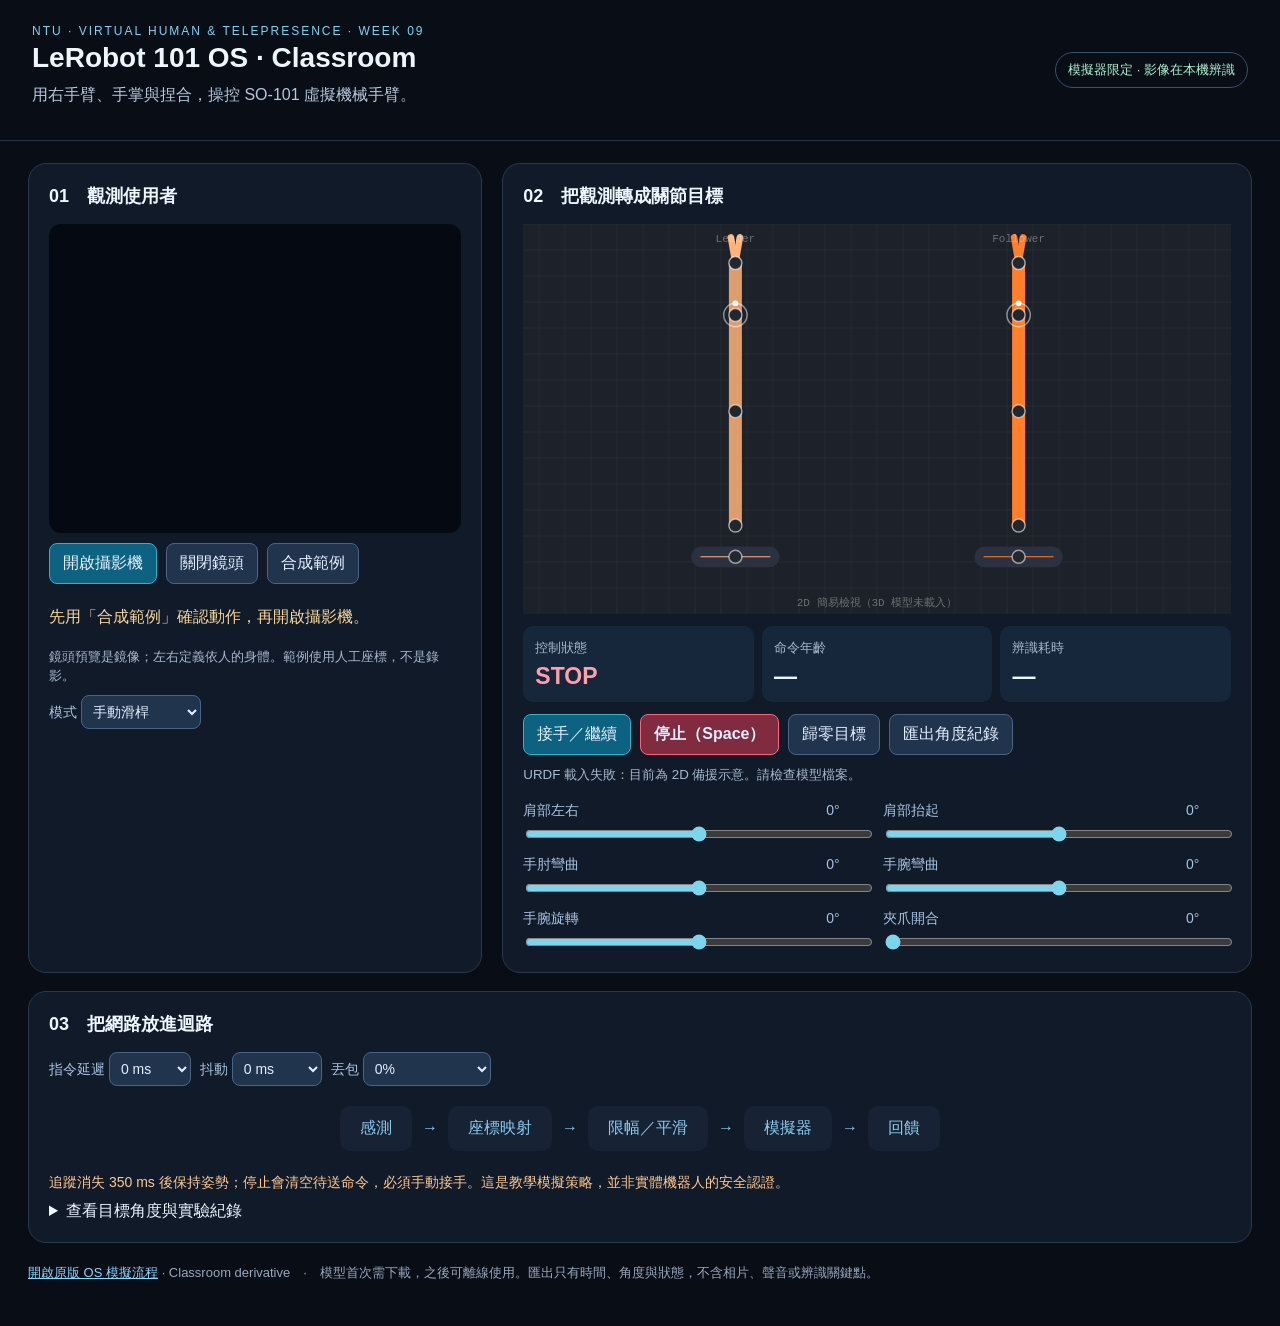
==== web/index.html @ 3aba47f5 "Add privacy-reviewed SO-101 classroom simulation and camera retargeting" ====
<!doctype html><html lang="zh-Hant"><head><meta charset="utf-8"><meta name="viewport" content="width=device-width,initial-scale=1"><title>LeRobot 101 OS · Classroom</title><link rel="stylesheet" href="lab.css"><script type="importmap">{"imports":{"three":"./vendor/three/three.module.js","three/examples/jsm/":"./vendor/three/examples/jsm/"}}</script></head><body data-kind="arm"><header><div><div class="eyebrow">NTU · VIRTUAL HUMAN & TELEPRESENCE · WEEK 09</div><h1>LeRobot 101 OS · Classroom</h1><p>用右手臂、手掌與捏合，操控 SO-101 虛擬機械手臂。</p></div><span class="badge">模擬器限定 · 影像在本機辨識</span></header><main><div class="grid"><section class="panel"><h2>01　觀測使用者</h2><div class="camera"><video id="camera" autoplay playsinline muted></video><canvas id="overlay"></canvas></div><div class="row"><button id="cameraStart" class="primary">開啟攝影機</button><button id="cameraStop">關閉鏡頭</button><button id="replay">合成範例</button></div><p id="status">先用「合成範例」確認動作，再開啟攝影機。</p><small>鏡頭預覽是鏡像；左右定義依人的身體。範例使用人工座標，不是錄影。</small><div class="row"><label>模式 <select id="mode"><option value="manual">手動滑桿</option><option value="replay">合成座標重播</option><option value="camera">攝影機追蹤</option></select></label><button id="calibrate">頭部歸中</button></div><div id="reachyOptions" class="row"><label><input type="checkbox" id="mirror" checked>右手 → 機器人左天線</label><label><input type="checkbox" id="invert">反轉轉頭方向</label></div></section><section class="panel"><h2>02　把觀測轉成關節目標</h2><div id="view"><img id="mujoco" alt="官方 Reachy Mini MuJoCo 模擬畫面"></div><div class="metrics"><div class="metric"><small>控制狀態</small><strong id="state">STOP</strong></div><div class="metric"><small>命令年齡</small><strong id="age">—</strong></div><div class="metric"><small>辨識耗時</small><strong id="latency">—</strong></div></div><div class="row"><button id="resume" class="primary">接手／繼續</button><button id="stop" class="danger">停止（Space）</button><button id="neutral">歸零目標</button><button id="export">匯出角度紀錄</button><button id="simToggle">查看 MuJoCo</button></div><small id="viewNote">SO-101 URDF 模型：橘色為命令目標，藍色為受延遲影響的 Follower。</small><div class="controls" id="sliders"></div></section></div><section class="panel controls"><h2>03　把網路放進迴路</h2><div class="row"><label>指令延遲 <select id="delay"><option value="0">0 ms</option><option value="150">150 ms</option><option value="400">400 ms</option></select></label><label>抖動 <select id="jitter"><option value="0">0 ms</option><option value="100">±100 ms</option></select></label><label>丟包 <select id="drop"><option value="0">0%</option><option value="0.2">20%</option><option value="1">100%（斷線）</option></select></label></div><div class="flow"><span>感測</span>→<span>座標映射</span>→<span>限幅／平滑</span>→<span>模擬器</span>→<span>回饋</span></div><p class="note">追蹤消失 350 ms 後保持姿勢；停止會清空待送命令，必須手動接手。這是教學模擬策略，並非實體機器人的安全認證。</p><details><summary>查看目標角度與實驗紀錄</summary><pre id="values" class="log"></pre></details></section><p class="footer"><a href="os.html?devmock=1">開啟原版 OS 模擬流程</a> · Classroom derivative　·　模型首次需下載，之後可離線使用。匯出只有時間、角度與狀態，不含相片、聲音或辨識關鍵點。</p></main><script type="module" src="lab.js"></script></body></html>
---- web/lab.css ----
[hidden]{display:none!important}
*{box-sizing:border-box}body{margin:0;background:#080d16;color:#edf5ff;font:16px -apple-system,BlinkMacSystemFont,"PingFang TC",sans-serif}header{padding:24px 32px;border-bottom:1px solid #293344;display:flex;justify-content:space-between;gap:20px;align-items:center}h1{font-size:28px;margin:4px 0}h2{font-size:18px;margin:0 0 16px}p{line-height:1.6;color:#b5c7dc;margin:8px 0}.eyebrow{color:#79d5f8;font-size:12px;letter-spacing:2px}.badge{border:1px solid #34536c;padding:8px 12px;border-radius:99px;color:#a6f0cd;font-size:13px}main{padding:22px 28px;max-width:1600px;margin:auto}.grid{display:grid;grid-template-columns:minmax(260px,1fr) minmax(400px,1.65fr);gap:20px}.panel{background:#101a28;border:1px solid #29394d;border-radius:18px;padding:20px}.camera{aspect-ratio:4/3;position:relative;background:#050912;border-radius:12px;overflow:hidden}.camera video,.camera canvas{position:absolute;width:100%;height:100%;object-fit:contain}.camera video{transform:scaleX(-1)}#view{height:390px;position:relative}.v3d-host{width:100%;height:100%;position:relative}.v3d-callouts{position:absolute;inset:0;pointer-events:none}.v3d-callouts svg{width:100%;height:100%}button,select,a.button{font:inherit;color:#e4efff;background:#20354d;border:1px solid #486586;border-radius:8px;padding:9px 13px;cursor:pointer;text-decoration:none;display:inline-block}button:hover{background:#2f4c6a}button.primary{background:#0d6281;border-color:#30b2ce}button.danger{background:#802b40;border-color:#ff637a;font-weight:bold}button:disabled{opacity:.5;cursor:wait}.row{display:flex;gap:9px;align-items:center;flex-wrap:wrap;margin:10px 0}label{color:#a8c4e5;font-size:14px}select{padding:7px;max-width:200px}.metrics{display:grid;grid-template-columns:repeat(3,1fr);gap:8px;margin:12px 0}.metric{padding:12px;background:#17273b;border-radius:10px}.metric strong{display:block;font-size:23px;margin-top:6px}small{color:#a7b9ce}#status{padding:10px 0;min-height:40px;color:#f5d599}#sliders{display:grid;grid-template-columns:1fr 1fr;gap:12px}#sliders label{display:grid;grid-template-columns:1fr 45px;gap:4px}input[type=range]{width:100%;grid-column:span 2;accent-color:#7cd5ed}.flow{display:flex;gap:10px;margin:20px 0;align-items:center;justify-content:center;color:#89c9ef}.flow span{background:#172334;border-radius:10px;padding:12px 20px}.footer{margin:20px 0;color:#97a9bd;font-size:13px}.note{color:#ffc892;font-size:14px}#mujoco{position:absolute;inset:0;width:100%;height:100%;object-fit:contain;background:#111;display:none}a{color:#87d7ff}.controls{margin-top:18px}.log{font:12px monospace;white-space:pre-wrap;max-height:120px;overflow:auto} @media(max-width:900px){.grid{grid-template-columns:1fr}header{align-items:flex-start;flex-direction:column}#view{height:320px}.flow{font-size:12px;gap:3px}.flow span{padding:8px}main{padding:16px}}
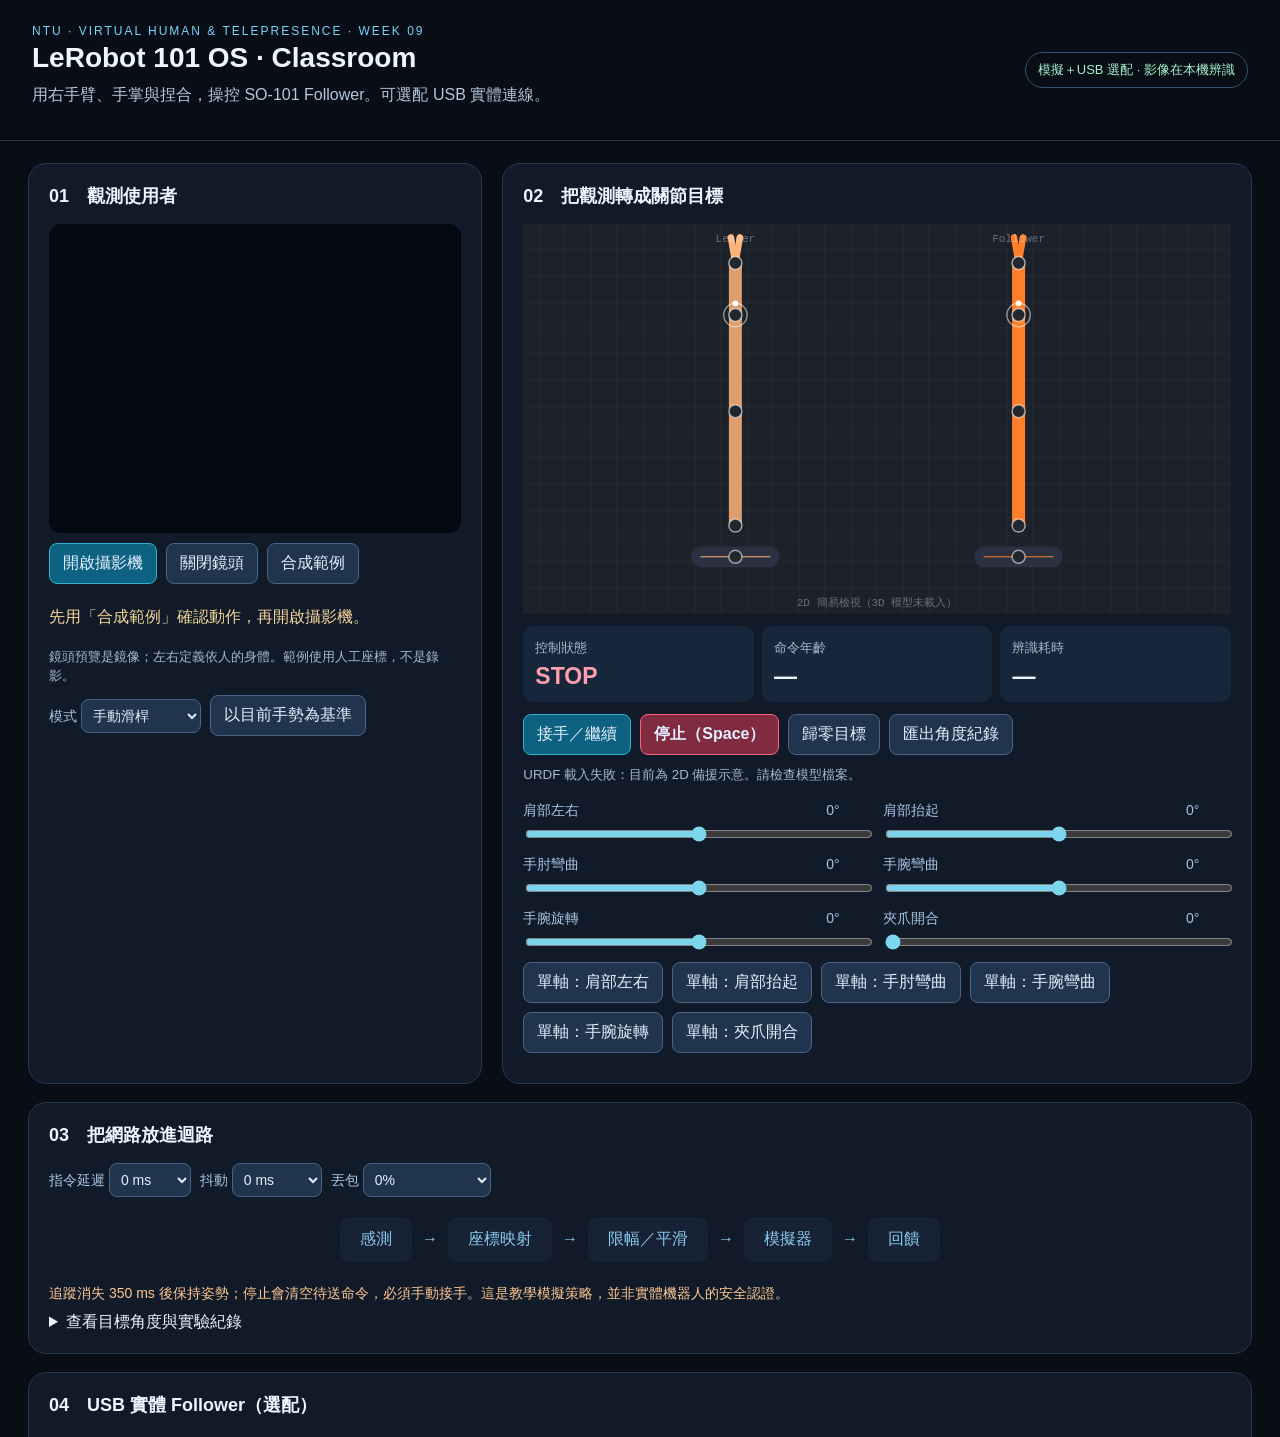
==== commit fcd83989: "Add calibrated Web Serial follower and tracking recovery" ====
--- a/web/index.html
+++ b/web/index.html
@@ -1 +1 @@
-<!doctype html><html lang="zh-Hant"><head><meta charset="utf-8"><meta name="viewport" content="width=device-width,initial-scale=1"><title>LeRobot 101 OS · Classroom</title><link rel="stylesheet" href="lab.css"><script type="importmap">{"imports":{"three":"./vendor/three/three.module.js","three/examples/jsm/":"./vendor/three/examples/jsm/"}}</script></head><body data-kind="arm"><header><div><div class="eyebrow">NTU · VIRTUAL HUMAN & TELEPRESENCE · WEEK 09</div><h1>LeRobot 101 OS · Classroom</h1><p>用右手臂、手掌與捏合，操控 SO-101 虛擬機械手臂。</p></div><span class="badge">模擬器限定 · 影像在本機辨識</span></header><main><div class="grid"><section class="panel"><h2>01　觀測使用者</h2><div class="camera"><video id="camera" autoplay playsinline muted></video><canvas id="overlay"></canvas></div><div class="row"><button id="cameraStart" class="primary">開啟攝影機</button><button id="cameraStop">關閉鏡頭</button><button id="replay">合成範例</button></div><p id="status">先用「合成範例」確認動作，再開啟攝影機。</p><small>鏡頭預覽是鏡像；左右定義依人的身體。範例使用人工座標，不是錄影。</small><div class="row"><label>模式 <select id="mode"><option value="manual">手動滑桿</option><option value="replay">合成座標重播</option><option value="camera">攝影機追蹤</option></select></label><button id="calibrate">頭部歸中</button></div><div id="reachyOptions" class="row"><label><input type="checkbox" id="mirror" checked>右手 → 機器人左天線</label><label><input type="checkbox" id="invert">反轉轉頭方向</label></div></section><section class="panel"><h2>02　把觀測轉成關節目標</h2><div id="view"><img id="mujoco" alt="官方 Reachy Mini MuJoCo 模擬畫面"></div><div class="metrics"><div class="metric"><small>控制狀態</small><strong id="state">STOP</strong></div><div class="metric"><small>命令年齡</small><strong id="age">—</strong></div><div class="metric"><small>辨識耗時</small><strong id="latency">—</strong></div></div><div class="row"><button id="resume" class="primary">接手／繼續</button><button id="stop" class="danger">停止（Space）</button><button id="neutral">歸零目標</button><button id="export">匯出角度紀錄</button><button id="simToggle">查看 MuJoCo</button></div><small id="viewNote">SO-101 URDF 模型：橘色為命令目標，藍色為受延遲影響的 Follower。</small><div class="controls" id="sliders"></div></section></div><section class="panel controls"><h2>03　把網路放進迴路</h2><div class="row"><label>指令延遲 <select id="delay"><option value="0">0 ms</option><option value="150">150 ms</option><option value="400">400 ms</option></select></label><label>抖動 <select id="jitter"><option value="0">0 ms</option><option value="100">±100 ms</option></select></label><label>丟包 <select id="drop"><option value="0">0%</option><option value="0.2">20%</option><option value="1">100%（斷線）</option></select></label></div><div class="flow"><span>感測</span>→<span>座標映射</span>→<span>限幅／平滑</span>→<span>模擬器</span>→<span>回饋</span></div><p class="note">追蹤消失 350 ms 後保持姿勢；停止會清空待送命令，必須手動接手。這是教學模擬策略，並非實體機器人的安全認證。</p><details><summary>查看目標角度與實驗紀錄</summary><pre id="values" class="log"></pre></details></section><p class="footer"><a href="os.html?devmock=1">開啟原版 OS 模擬流程</a> · Classroom derivative　·　模型首次需下載，之後可離線使用。匯出只有時間、角度與狀態，不含相片、聲音或辨識關鍵點。</p></main><script type="module" src="lab.js"></script></body></html>+<!doctype html><html lang="zh-Hant"><head><meta charset="utf-8"><meta name="viewport" content="width=device-width,initial-scale=1"><title>LeRobot 101 OS · Classroom</title><link rel="stylesheet" href="lab.css"><script type="importmap">{"imports":{"three":"./vendor/three/three.module.js","three/examples/jsm/":"./vendor/three/examples/jsm/"}}</script></head><body data-kind="arm"><header><div><div class="eyebrow">NTU · VIRTUAL HUMAN & TELEPRESENCE · WEEK 09</div><h1>LeRobot 101 OS · Classroom</h1><p>用右手臂、手掌與捏合，操控 SO-101 Follower。可選配 USB 實體連線。</p></div><span class="badge">模擬＋USB 選配 · 影像在本機辨識</span></header><main><div class="grid"><section class="panel"><h2>01　觀測使用者</h2><div class="camera"><video id="camera" autoplay playsinline muted></video><canvas id="overlay"></canvas></div><div class="row"><button id="cameraStart" class="primary">開啟攝影機</button><button id="cameraStop">關閉鏡頭</button><button id="replay">合成範例</button></div><p id="status">先用「合成範例」確認動作，再開啟攝影機。</p><small>鏡頭預覽是鏡像；左右定義依人的身體。範例使用人工座標，不是錄影。</small><div class="row"><label>模式 <select id="mode"><option value="manual">手動滑桿</option><option value="replay">合成座標重播</option><option value="camera">攝影機追蹤</option></select></label><button id="calibrate">頭部歸中</button></div><div id="reachyOptions" class="row"><label><input type="checkbox" id="mirror" checked>鏡像互動：右手 → 左天線、轉頭也鏡像</label><label><input type="checkbox" id="invert">反轉轉頭方向</label></div></section><section class="panel"><h2>02　把觀測轉成關節目標</h2><div id="view"><img id="mujoco" alt="官方 Reachy Mini MuJoCo 模擬畫面"></div><div class="metrics"><div class="metric"><small>控制狀態</small><strong id="state">STOP</strong></div><div class="metric"><small>命令年齡</small><strong id="age">—</strong></div><div class="metric"><small>辨識耗時</small><strong id="latency">—</strong></div></div><div class="row"><button id="resume" class="primary">接手／繼續</button><button id="stop" class="danger">停止（Space）</button><button id="neutral">歸零目標</button><button id="export">匯出角度紀錄</button><button id="simToggle">查看 MuJoCo</button></div><small id="viewNote">SO-101 URDF 模型：橘色為命令目標；藍色為模擬 Follower，連 USB 後改顯示馬達回報位置。</small><div class="controls" id="sliders"></div></section></div><section class="panel controls"><h2>03　把網路放進迴路</h2><div class="row"><label>指令延遲 <select id="delay"><option value="0">0 ms</option><option value="150">150 ms</option><option value="400">400 ms</option></select></label><label>抖動 <select id="jitter"><option value="0">0 ms</option><option value="100">±100 ms</option></select></label><label>丟包 <select id="drop"><option value="0">0%</option><option value="0.2">20%</option><option value="1">100%（斷線）</option></select></label></div><div class="flow"><span>感測</span>→<span>座標映射</span>→<span>限幅／平滑</span>→<span>模擬器</span>→<span>回饋</span></div><p class="note">追蹤消失 350 ms 後保持姿勢；停止會清空待送命令，必須手動接手。這是教學模擬策略，並非實體機器人的安全認證。</p><details><summary>查看目標角度與實驗紀錄</summary><pre id="values" class="log"></pre></details></section><p class="footer"><a href="os.html?devmock=1">開啟原版 OS 模擬流程</a> · Classroom derivative　·　模型首次需下載，之後可離線使用。匯出只有時間、角度與狀態，不含相片、聲音或辨識關鍵點。</p></main><script type="module" src="lab.js"></script></body></html>
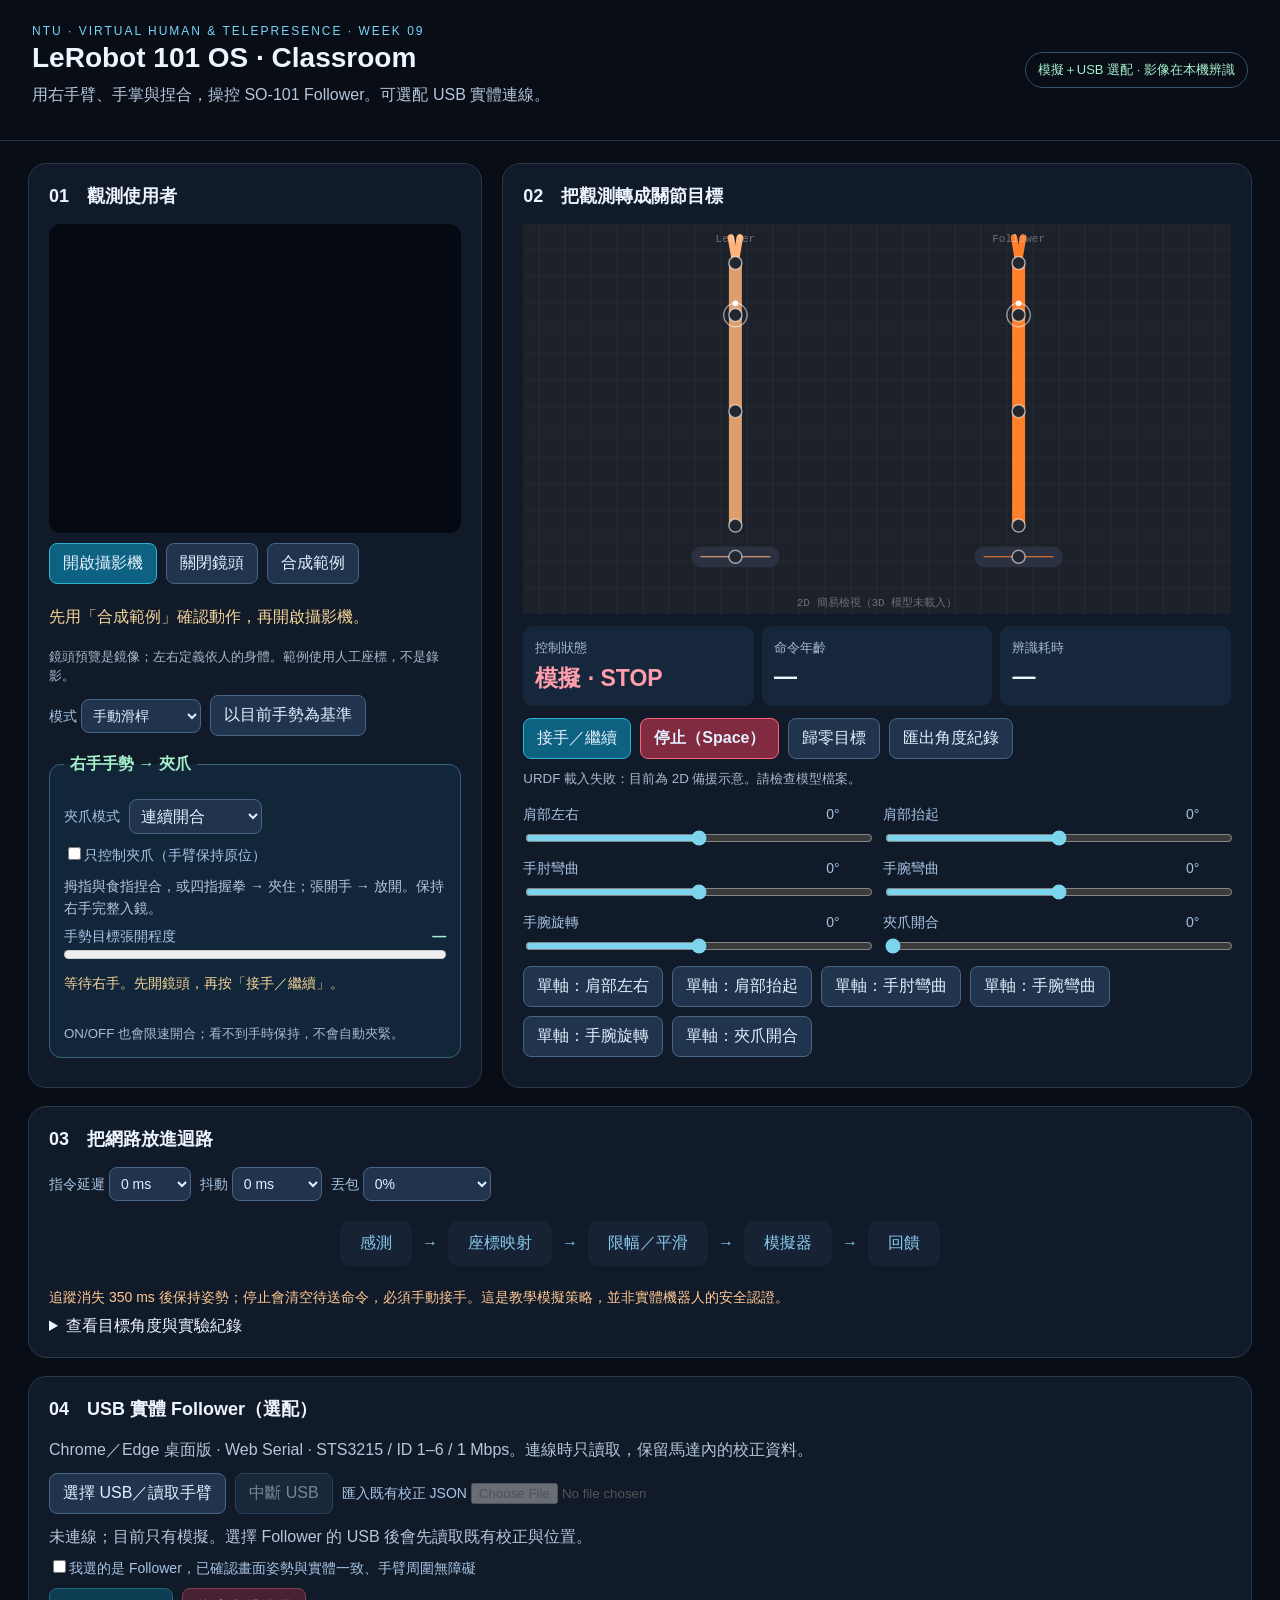
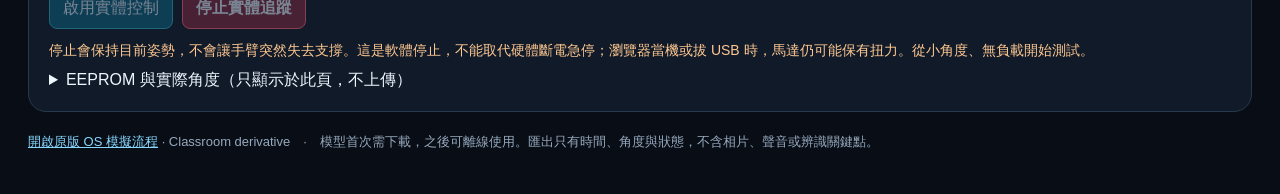
==== commit d1d33ffb: "feat: add pinch and fist gripper control with analog and binary modes" ====
--- a/web/index.html
+++ b/web/index.html
@@ -1 +1 @@
-<!doctype html><html lang="zh-Hant"><head><meta charset="utf-8"><meta name="viewport" content="width=device-width,initial-scale=1"><title>LeRobot 101 OS · Classroom</title><link rel="stylesheet" href="lab.css"><script type="importmap">{"imports":{"three":"./vendor/three/three.module.js","three/examples/jsm/":"./vendor/three/examples/jsm/"}}</script></head><body data-kind="arm"><header><div><div class="eyebrow">NTU · VIRTUAL HUMAN & TELEPRESENCE · WEEK 09</div><h1>LeRobot 101 OS · Classroom</h1><p>用右手臂、手掌與捏合，操控 SO-101 Follower。可選配 USB 實體連線。</p></div><span class="badge">模擬＋USB 選配 · 影像在本機辨識</span></header><main><div class="grid"><section class="panel"><h2>01　觀測使用者</h2><div class="camera"><video id="camera" autoplay playsinline muted></video><canvas id="overlay"></canvas></div><div class="row"><button id="cameraStart" class="primary">開啟攝影機</button><button id="cameraStop">關閉鏡頭</button><button id="replay">合成範例</button></div><p id="status">先用「合成範例」確認動作，再開啟攝影機。</p><small>鏡頭預覽是鏡像；左右定義依人的身體。範例使用人工座標，不是錄影。</small><div class="row"><label>模式 <select id="mode"><option value="manual">手動滑桿</option><option value="replay">合成座標重播</option><option value="camera">攝影機追蹤</option></select></label><button id="calibrate">頭部歸中</button></div><div id="reachyOptions" class="row"><label><input type="checkbox" id="mirror" checked>鏡像互動：右手 → 左天線、轉頭也鏡像</label><label><input type="checkbox" id="invert">反轉轉頭方向</label></div></section><section class="panel"><h2>02　把觀測轉成關節目標</h2><div id="view"><img id="mujoco" alt="官方 Reachy Mini MuJoCo 模擬畫面"></div><div class="metrics"><div class="metric"><small>控制狀態</small><strong id="state">STOP</strong></div><div class="metric"><small>命令年齡</small><strong id="age">—</strong></div><div class="metric"><small>辨識耗時</small><strong id="latency">—</strong></div></div><div class="row"><button id="resume" class="primary">接手／繼續</button><button id="stop" class="danger">停止（Space）</button><button id="neutral">歸零目標</button><button id="export">匯出角度紀錄</button><button id="simToggle">查看 MuJoCo</button></div><small id="viewNote">SO-101 URDF 模型：橘色為命令目標；藍色為模擬 Follower，連 USB 後改顯示馬達回報位置。</small><div class="controls" id="sliders"></div></section></div><section class="panel controls"><h2>03　把網路放進迴路</h2><div class="row"><label>指令延遲 <select id="delay"><option value="0">0 ms</option><option value="150">150 ms</option><option value="400">400 ms</option></select></label><label>抖動 <select id="jitter"><option value="0">0 ms</option><option value="100">±100 ms</option></select></label><label>丟包 <select id="drop"><option value="0">0%</option><option value="0.2">20%</option><option value="1">100%（斷線）</option></select></label></div><div class="flow"><span>感測</span>→<span>座標映射</span>→<span>限幅／平滑</span>→<span>模擬器</span>→<span>回饋</span></div><p class="note">追蹤消失 350 ms 後保持姿勢；停止會清空待送命令，必須手動接手。這是教學模擬策略，並非實體機器人的安全認證。</p><details><summary>查看目標角度與實驗紀錄</summary><pre id="values" class="log"></pre></details></section><p class="footer"><a href="os.html?devmock=1">開啟原版 OS 模擬流程</a> · Classroom derivative　·　模型首次需下載，之後可離線使用。匯出只有時間、角度與狀態，不含相片、聲音或辨識關鍵點。</p></main><script type="module" src="lab.js"></script></body></html>+<!doctype html><html lang="zh-Hant"><head><meta charset="utf-8"><meta name="viewport" content="width=device-width,initial-scale=1"><title>LeRobot 101 OS · Classroom</title><link rel="stylesheet" href="lab.css"><script type="importmap">{"imports":{"three":"./vendor/three/three.module.js","three/examples/jsm/":"./vendor/three/examples/jsm/"}}</script></head><body data-kind="arm"><header><div><div class="eyebrow">NTU · VIRTUAL HUMAN & TELEPRESENCE · WEEK 09</div><h1>LeRobot 101 OS · Classroom</h1><p>用右手臂、手掌與捏合，操控 SO-101 Follower。可選配 USB 實體連線。</p></div><span class="badge">模擬＋USB 選配 · 影像在本機辨識</span></header><main><div class="grid"><section class="panel"><h2>01　觀測使用者</h2><div class="camera"><video id="camera" autoplay playsinline muted></video><canvas id="overlay"></canvas></div><div class="row"><button id="cameraStart" class="primary">開啟攝影機</button><button id="cameraStop">關閉鏡頭</button><button id="replay">合成範例</button></div><p id="status">先用「合成範例」確認動作，再開啟攝影機。</p><small>鏡頭預覽是鏡像；左右定義依人的身體。範例使用人工座標，不是錄影。</small><div class="row"><label>模式 <select id="mode"><option value="manual">手動滑桿</option><option value="replay">合成座標重播</option><option value="camera">攝影機追蹤</option></select></label><button id="calibrate">頭部歸中</button></div><fieldset id="gripperOptions" class="gripper-panel"><legend>右手手勢 → 夾爪</legend><div class="row"><label for="gripperMode">夾爪模式</label><select id="gripperMode"><option value="analog">連續開合</option><option value="binary">ON/OFF 開關</option></select></div><label class="gripper-only"><input type="checkbox" id="gripperOnly">只控制夾爪（手臂保持原位）</label><p class="gripper-help">拇指與食指捏合，或四指握拳 → 夾住；張開手 → 放開。保持右手完整入鏡。</p><label for="gripperMeter">手勢目標張開程度 <output id="gripperPercent">—</output></label><meter id="gripperMeter" min="0" max="100" value="0">0%</meter><p id="gripperStatus" role="status">等待右手。先開鏡頭，再按「接手／繼續」。</p><small>ON/OFF 也會限速開合；看不到手時保持，不會自動夾緊。</small></fieldset><div id="reachyOptions" class="row"><label><input type="checkbox" id="mirror" checked>鏡像互動：右手 → 左天線、轉頭也鏡像</label><label><input type="checkbox" id="invert">反轉轉頭方向</label></div></section><section class="panel"><h2>02　把觀測轉成關節目標</h2><div id="view"><img id="mujoco" alt="官方 Reachy Mini MuJoCo 模擬畫面"></div><div class="metrics"><div class="metric"><small>控制狀態</small><strong id="state">STOP</strong></div><div class="metric"><small>命令年齡</small><strong id="age">—</strong></div><div class="metric"><small>辨識耗時</small><strong id="latency">—</strong></div></div><div class="row"><button id="resume" class="primary">接手／繼續</button><button id="stop" class="danger">停止（Space）</button><button id="neutral">歸零目標</button><button id="export">匯出角度紀錄</button><button id="simToggle">查看 MuJoCo</button></div><small id="viewNote">SO-101 URDF 模型：橘色為命令目標；藍色為模擬 Follower，連 USB 後改顯示馬達回報位置。</small><div class="controls" id="sliders"></div></section></div><section class="panel controls"><h2>03　把網路放進迴路</h2><div class="row"><label>指令延遲 <select id="delay"><option value="0">0 ms</option><option value="150">150 ms</option><option value="400">400 ms</option></select></label><label>抖動 <select id="jitter"><option value="0">0 ms</option><option value="100">±100 ms</option></select></label><label>丟包 <select id="drop"><option value="0">0%</option><option value="0.2">20%</option><option value="1">100%（斷線）</option></select></label></div><div class="flow"><span>感測</span>→<span>座標映射</span>→<span>限幅／平滑</span>→<span>模擬器</span>→<span>回饋</span></div><p class="note">追蹤消失 350 ms 後保持姿勢；停止會清空待送命令，必須手動接手。這是教學模擬策略，並非實體機器人的安全認證。</p><details><summary>查看目標角度與實驗紀錄</summary><pre id="values" class="log"></pre></details></section><p class="footer"><a href="os.html?devmock=1">開啟原版 OS 模擬流程</a> · Classroom derivative　·　模型首次需下載，之後可離線使用。匯出只有時間、角度與狀態，不含相片、聲音或辨識關鍵點。</p></main><script type="module" src="lab.js"></script></body></html>
--- a/web/lab.css
+++ b/web/lab.css
@@ -1,2 +1,3 @@
 [hidden]{display:none!important}
+.gripper-panel{margin:18px 0 0;padding:14px;border:1px solid #38617b;border-radius:12px;background:#12263a}.gripper-panel legend{color:#a6f0cd;font-weight:600;padding:0 6px}.gripper-panel label{display:block}.gripper-panel .row label{display:inline}.gripper-panel .gripper-help{font-size:14px}.gripper-panel meter{width:100%;height:18px;accent-color:#8de4c0}.gripper-panel output{float:right;color:#a6f0cd;font-weight:600}.gripper-panel #gripperStatus{font-size:14px;min-height:44px;color:#f5d599}.gripper-panel .gripper-only{line-height:1.6}
 *{box-sizing:border-box}body{margin:0;background:#080d16;color:#edf5ff;font:16px -apple-system,BlinkMacSystemFont,"PingFang TC",sans-serif}header{padding:24px 32px;border-bottom:1px solid #293344;display:flex;justify-content:space-between;gap:20px;align-items:center}h1{font-size:28px;margin:4px 0}h2{font-size:18px;margin:0 0 16px}p{line-height:1.6;color:#b5c7dc;margin:8px 0}.eyebrow{color:#79d5f8;font-size:12px;letter-spacing:2px}.badge{border:1px solid #34536c;padding:8px 12px;border-radius:99px;color:#a6f0cd;font-size:13px}main{padding:22px 28px;max-width:1600px;margin:auto}.grid{display:grid;grid-template-columns:minmax(260px,1fr) minmax(400px,1.65fr);gap:20px}.panel{background:#101a28;border:1px solid #29394d;border-radius:18px;padding:20px}.camera{aspect-ratio:4/3;position:relative;background:#050912;border-radius:12px;overflow:hidden}.camera video,.camera canvas{position:absolute;width:100%;height:100%;object-fit:contain}.camera video{transform:scaleX(-1)}#view{height:390px;position:relative}.v3d-host{width:100%;height:100%;position:relative}.v3d-callouts{position:absolute;inset:0;pointer-events:none}.v3d-callouts svg{width:100%;height:100%}button,select,a.button{font:inherit;color:#e4efff;background:#20354d;border:1px solid #486586;border-radius:8px;padding:9px 13px;cursor:pointer;text-decoration:none;display:inline-block}button:hover{background:#2f4c6a}button.primary{background:#0d6281;border-color:#30b2ce}button.danger{background:#802b40;border-color:#ff637a;font-weight:bold}button:disabled{opacity:.5;cursor:wait}.row{display:flex;gap:9px;align-items:center;flex-wrap:wrap;margin:10px 0}label{color:#a8c4e5;font-size:14px}select{padding:7px;max-width:200px}.metrics{display:grid;grid-template-columns:repeat(3,1fr);gap:8px;margin:12px 0}.metric{padding:12px;background:#17273b;border-radius:10px}.metric strong{display:block;font-size:23px;margin-top:6px}small{color:#a7b9ce}#status{padding:10px 0;min-height:40px;color:#f5d599}#sliders{display:grid;grid-template-columns:1fr 1fr;gap:12px}#sliders label{display:grid;grid-template-columns:1fr 45px;gap:4px}input[type=range]{width:100%;grid-column:span 2;accent-color:#7cd5ed}.flow{display:flex;gap:10px;margin:20px 0;align-items:center;justify-content:center;color:#89c9ef}.flow span{background:#172334;border-radius:10px;padding:12px 20px}.footer{margin:20px 0;color:#97a9bd;font-size:13px}.note{color:#ffc892;font-size:14px}#mujoco{position:absolute;inset:0;width:100%;height:100%;object-fit:contain;background:#111;display:none}a{color:#87d7ff}.controls{margin-top:18px}.log{font:12px monospace;white-space:pre-wrap;max-height:120px;overflow:auto} @media(max-width:900px){.grid{grid-template-columns:1fr}header{align-items:flex-start;flex-direction:column}#view{height:320px}.flow{font-size:12px;gap:3px}.flow span{padding:8px}main{padding:16px}}
